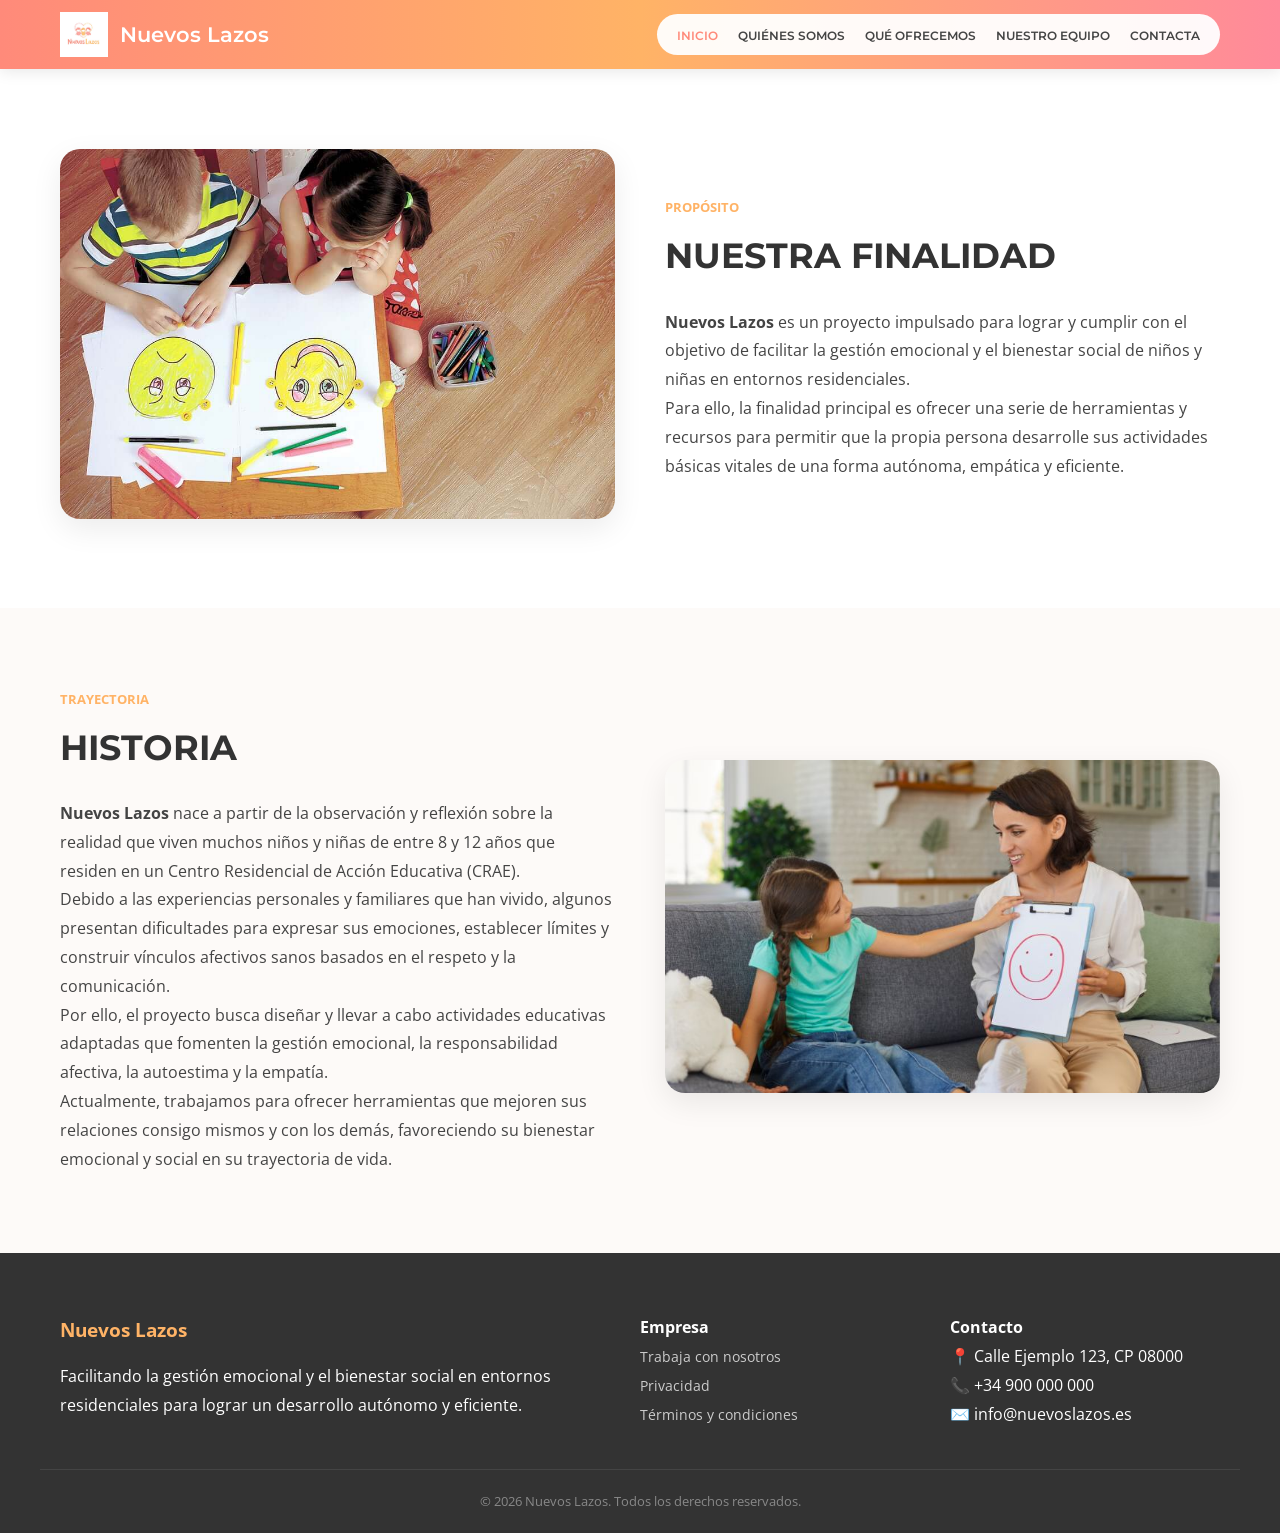
==== index.html @ 423df734 "Add files via upload" ====
<!DOCTYPE html>
<html lang="es">
<head>
    <meta charset="UTF-8">
    <meta name="viewport" content="width=device-width, initial-scale=1.0">
    <title>Nuevos Lazos | Inicio</title>
    <link rel="stylesheet" href="style.css">
    <link href="https://fonts.googleapis.com/css2?family=Montserrat:wght@400;600;700&family=Open+Sans:wght@400;600&display=swap" rel="stylesheet">
</head>
<body>

    <header class="main-header">
        <div class="container header-content">
            <div class="logo-container">
                <img src="logo.png" alt="Logo Nuevos Lazos" class="site-logo">
                <span class="brand-name">Nuevos Lazos</span>
            </div>
            <nav class="nav-pill">
                <ul>
                    <li><a href="index.html" class="active">INICIO</a></li>
                    <li><a href="quienes-somos.html">QUIÉNES SOMOS</a></li>
                    <li><a href="que-ofrecemos.html">QUÉ OFRECEMOS</a></li>
                    <li><a href="nuestro-equipo.html">NUESTRO EQUIPO</a></li>
                    <li><a href="contacta.html">CONTACTA</a></li>
                </ul>
            </nav>
        </div>
    </header>

    <main>
        <section class="section-padding">
            <div class="container flex-row">
                <div class="column-image">
                    <img src="foto1.png" alt="Nuestra Finalidad" class="main-photo">
                </div>
                <div class="column-text">
                    <span class="section-tag">Propósito</span>
                    <h2>NUESTRA FINALIDAD</h2>
                    <p><strong>Nuevos Lazos</strong> es un proyecto impulsado para lograr y cumplir con el objetivo de facilitar la gestión emocional y el bienestar social de niños y niñas en entornos residenciales.</p>
                    <p>Para ello, la finalidad principal es ofrecer una serie de herramientas y recursos para permitir que la propia persona desarrolle sus actividades básicas vitales de una forma autónoma, empática y eficiente.</p>
                </div>
            </div>
        </section>

        <section class="section-padding bg-light">
            <div class="container flex-row row-reverse">
                <div class="column-text">
                    <span class="section-tag">Trayectoria</span>
                    <h2>HISTORIA</h2>
                    <p><strong>Nuevos Lazos</strong> nace a partir de la observación y reflexión sobre la realidad que viven muchos niños y niñas de entre 8 y 12 años que residen en un Centro Residencial de Acción Educativa (CRAE).</p>
                    <p>Debido a las experiencias personales y familiares que han vivido, algunos presentan dificultades para expresar sus emociones, establecer límites y construir vínculos afectivos sanos basados en el respeto y la comunicación.</p>
                    <p>Por ello, el proyecto busca diseñar y llevar a cabo actividades educativas adaptadas que fomenten la gestión emocional, la responsabilidad afectiva, la autoestima y la empatía.</p>
                    <p>Actualmente, trabajamos para ofrecer herramientas que mejoren sus relaciones consigo mismos y con los demás, favoreciendo su bienestar emocional y social en su trayectoria de vida.</p>
                </div>
                <div class="column-image">
                    <img src="foto2.png" alt="Nuestra Historia" class="main-photo">
                </div>
            </div>
        </section>
    </main>

    <footer>
        <div class="container footer-grid">
            <div class="footer-info">
                <h3>Nuevos Lazos</h3>
                <p>Facilitando la gestión emocional y el bienestar social en entornos residenciales para lograr un desarrollo autónomo y eficiente.</p>
            </div>
            <div class="footer-links">
                <h4>Empresa</h4>
                <ul>
                    <li><a href="trabajaconnosotros.html">Trabaja con nosotros</a></li>
                    <li><a href="privacidad.html">Privacidad</a></li>
                    <li><a href="terminos.html">Términos y condiciones</a></li>
                </ul>
            </div>
            <div class="footer-contact">
                <h4>Contacto</h4>
                <p>📍 Calle Ejemplo 123, CP 08000</p>
                <p>📞 +34 900 000 000</p>
                <p>✉️ info@nuevoslazos.es</p>
            </div>
        </div>
        <div class="footer-copy">
            <p>&copy; 2026 Nuevos Lazos. Todos los derechos reservados.</p>
        </div>
    </footer>

</body>
</html>
---- style.css ----
/* =========================================
   1. RESET Y BASE
   ========================================= */
* { margin: 0; padding: 0; box-sizing: border-box; }
body { font-family: 'Open Sans', sans-serif; line-height: 1.8; color: #444; overflow-x: hidden; }
.container { max-width: 1200px; margin: 0 auto; padding: 0 20px; }

/* =========================================
   2. CABECERA (Nav Pill)
   ========================================= */
.main-header {
    background: linear-gradient(to right, #ff8a7a, #ffb366, #ff8a9a);
    padding: 12px 0;
    position: sticky;
    top: 0;
    z-index: 1000;
    box-shadow: 0 2px 15px rgba(0,0,0,0.1);
}
.header-content { display: flex; justify-content: space-between; align-items: center; }
.logo-container { display: flex; align-items: center; }
.site-logo { height: 45px; margin-right: 12px; }
.brand-name { font-family: 'Montserrat', sans-serif; color: white; font-size: 1.3rem; font-weight: 600; }
.nav-pill { background-color: rgba(255, 255, 255, 0.95); padding: 6px 20px; border-radius: 30px; }
.nav-pill ul { display: flex; list-style: none; gap: 20px; }
.nav-pill ul li a { text-decoration: none; color: #444; font-family: 'Montserrat', sans-serif; font-weight: 600; font-size: 0.75rem; transition: 0.3s; }
.nav-pill ul li a.active, .nav-pill ul li a:hover { color: #ff8a7a; }

/* =========================================
   3. ELEMENTOS COMUNES
   ========================================= */
.section-padding { padding: 80px 0; }
.bg-light { background-color: #fdfaf8; }
.flex-row { display: flex; align-items: center; gap: 50px; }
.column-image, .column-text { flex: 1; }
.main-photo { width: 100%; border-radius: 20px; box-shadow: 0 10px 30px rgba(0,0,0,0.08); }
.section-tag { color: #ffb366; text-transform: uppercase; font-weight: 700; font-size: 0.8rem; margin-bottom: 5px; display: block; }
h2 { font-family: 'Montserrat', sans-serif; font-size: 2.2rem; color: #333; margin-bottom: 20px; }
.lead-text { font-size: 1.25rem; color: #333; margin-bottom: 20px; }

/* Cajas de diseño especial */
.highlight-box { background: #fff; padding: 25px; border-left: 5px solid #ffb366; border-radius: 10px; margin-top: 30px; box-shadow: 0 5px 15px rgba(0,0,0,0.05); }
.note-box { background: #fff3e0; padding: 20px; border-radius: 10px; font-size: 0.95rem; color: #e65100; border: 1px dashed #ffb366; }

/* =========================================
   4. CONTACT GRID & CARDS
   ========================================= */
.contact-grid { display: grid; grid-template-columns: repeat(auto-fit, minmax(300px, 1fr)); gap: 30px; margin-top: 40px; }
.contact-card { background: white; padding: 40px 30px; border-radius: 20px; text-align: center; transition: 0.3s; border: 1px solid #eee; }
.contact-card:hover { transform: translateY(-5px); box-shadow: 0 10px 25px rgba(0,0,0,0.05); }
.contact-card i { font-size: 2.5rem; color: #ff8a7a; margin-bottom: 20px; }
.highlight-card { background: linear-gradient(135deg, #ff8a7a, #ffb366); color: white; border: none; }
.highlight-card i, .highlight-card h3 { color: white; }

.btn-small { display: inline-block; margin-top: 20px; padding: 10px 25px; background: #ff8a7a; color: white; text-decoration: none; border-radius: 25px; font-weight: 600; font-size: 0.8rem; transition: 0.3s; }
.btn-small:hover { background: #ffb366; }

/* =========================================
   5. BANNERS Y FOOTER
   ========================================= */
.page-hero { padding: 100px 0; text-align: center; color: white; background-size: cover; background-position: center; }
.page-hero h1 { font-family: 'Montserrat', sans-serif; font-size: 3rem; }

footer { background: #333; color: white; padding: 60px 0 20px; }
.footer-grid { display: grid; grid-template-columns: 2fr 1fr 1fr; gap: 40px; border-bottom: 1px solid #444; padding-bottom: 40px; }
.footer-info h3 { color: #ffb366; margin-bottom: 15px; }
.footer-links ul { list-style: none; }
.footer-links ul li a { color: #ccc; text-decoration: none; font-size: 0.9rem; }
.footer-copy { text-align: center; padding-top: 20px; font-size: 0.8rem; color: #888; }

/* =========================================
   6. RESPONSIVE
   ========================================= */
@media (max-width: 992px) {
    .flex-row { flex-direction: column; text-align: center; }
    .header-content { flex-direction: column; gap: 15px; }
    .footer-grid { grid-template-columns: 1fr; text-align: center; }
}
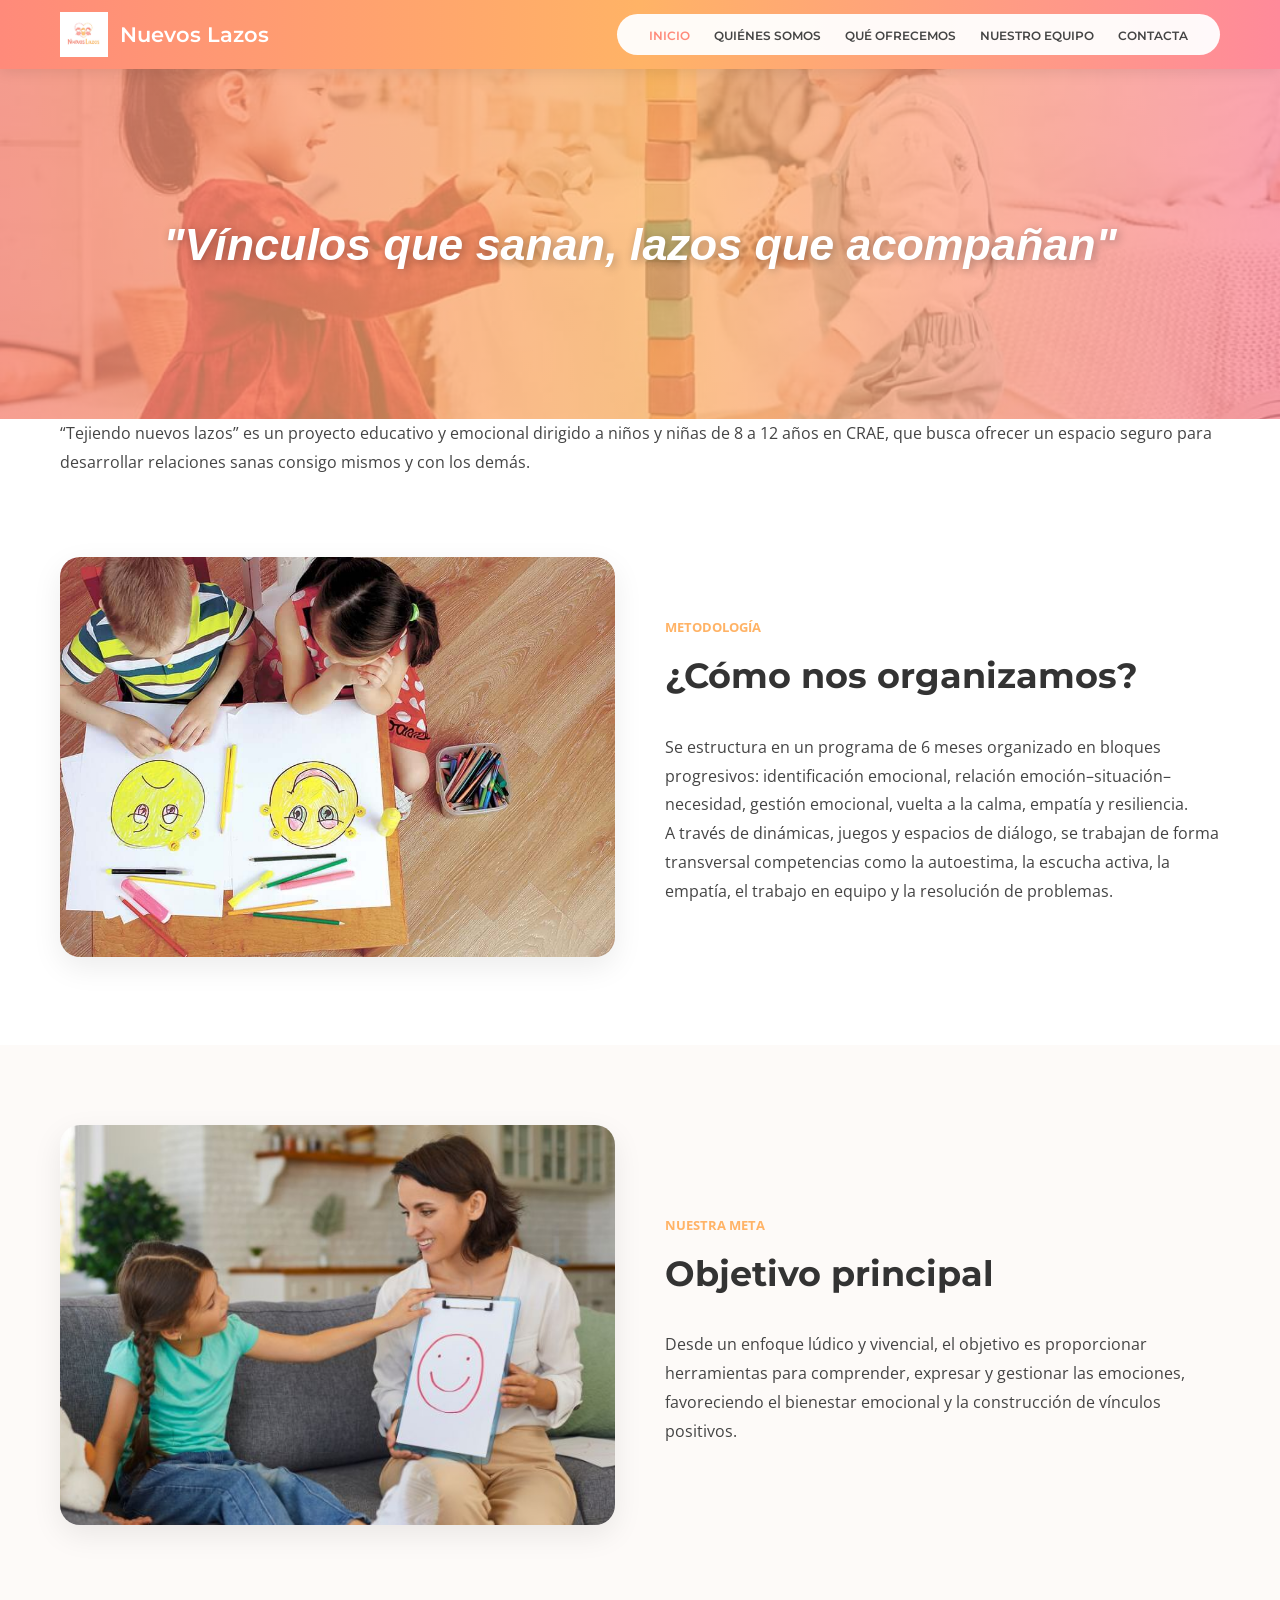
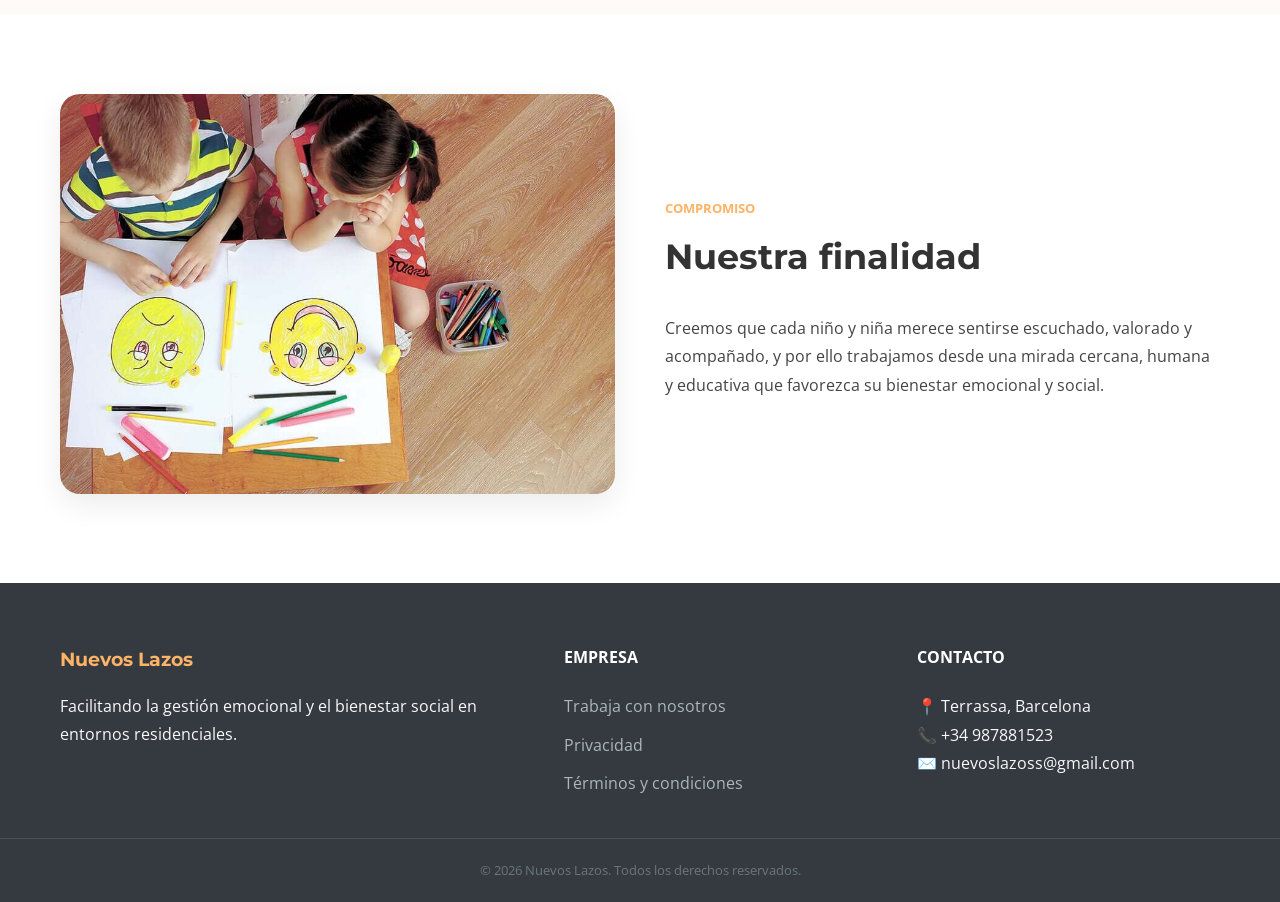
==== commit 04f4a782: "Add files via upload" ====
--- a/index.html
+++ b/index.html
@@ -5,7 +5,7 @@
     <meta name="viewport" content="width=device-width, initial-scale=1.0">
     <title>Nuevos Lazos | Inicio</title>
     <link rel="stylesheet" href="style.css">
-    <link href="https://fonts.googleapis.com/css2?family=Montserrat:wght@400;600;700&family=Open+Sans:wght@400;600&display=swap" rel="stylesheet">
+    <link href="https://fonts.googleapis.com/css2?family=Montserrat:wght@400;600;700&family=Open+Sans:wght@300;400;600&display=swap" rel="stylesheet">
 </head>
 <body>
 
@@ -27,17 +27,31 @@
         </div>
     </header>
 
+    <section class="hero-slogan">
+        <div class="slogan-overlay">
+            <div class="container">
+                <h1>"Vínculos que sanan, lazos que acompañan"</h1>
+            </div>
+        </div>
+    </section>
+
+    <section class="intro-statement">
+        <div class="container">
+            <p>“Tejiendo nuevos lazos” es un proyecto educativo y emocional dirigido a niños y niñas de 8 a 12 años en CRAE, que busca ofrecer un espacio seguro para desarrollar relaciones sanas consigo mismos y con los demás.</p>
+        </div>
+    </section>
+
     <main>
         <section class="section-padding">
             <div class="container flex-row">
                 <div class="column-image">
-                    <img src="foto1.png" alt="Nuestra Finalidad" class="main-photo">
+                    <img src="foto1.png" alt="Organización del proyecto" class="main-photo">
                 </div>
                 <div class="column-text">
-                    <span class="section-tag">Propósito</span>
-                    <h2>NUESTRA FINALIDAD</h2>
-                    <p><strong>Nuevos Lazos</strong> es un proyecto impulsado para lograr y cumplir con el objetivo de facilitar la gestión emocional y el bienestar social de niños y niñas en entornos residenciales.</p>
-                    <p>Para ello, la finalidad principal es ofrecer una serie de herramientas y recursos para permitir que la propia persona desarrolle sus actividades básicas vitales de una forma autónoma, empática y eficiente.</p>
+                    <span class="section-tag">Metodología</span>
+                    <h2>¿Cómo nos organizamos?</h2>
+                    <p>Se estructura en un programa de 6 meses organizado en bloques progresivos: identificación emocional, relación emoción–situación–necesidad, gestión emocional, vuelta a la calma, empatía y resiliencia.</p>
+                    <p>A través de dinámicas, juegos y espacios de diálogo, se trabajan de forma transversal competencias como la autoestima, la escucha activa, la empatía, el trabajo en equipo y la resolución de problemas.</p>
                 </div>
             </div>
         </section>
@@ -45,15 +59,25 @@
         <section class="section-padding bg-light">
             <div class="container flex-row row-reverse">
                 <div class="column-text">
-                    <span class="section-tag">Trayectoria</span>
-                    <h2>HISTORIA</h2>
-                    <p><strong>Nuevos Lazos</strong> nace a partir de la observación y reflexión sobre la realidad que viven muchos niños y niñas de entre 8 y 12 años que residen en un Centro Residencial de Acción Educativa (CRAE).</p>
-                    <p>Debido a las experiencias personales y familiares que han vivido, algunos presentan dificultades para expresar sus emociones, establecer límites y construir vínculos afectivos sanos basados en el respeto y la comunicación.</p>
-                    <p>Por ello, el proyecto busca diseñar y llevar a cabo actividades educativas adaptadas que fomenten la gestión emocional, la responsabilidad afectiva, la autoestima y la empatía.</p>
-                    <p>Actualmente, trabajamos para ofrecer herramientas que mejoren sus relaciones consigo mismos y con los demás, favoreciendo su bienestar emocional y social en su trayectoria de vida.</p>
+                    <span class="section-tag">Nuestra meta</span>
+                    <h2>Objetivo principal</h2>
+                    <p>Desde un enfoque lúdico y vivencial, el objetivo es proporcionar herramientas para comprender, expresar y gestionar las emociones, favoreciendo el bienestar emocional y la construcción de vínculos positivos.</p>
                 </div>
                 <div class="column-image">
-                    <img src="foto2.png" alt="Nuestra Historia" class="main-photo">
+                    <img src="foto2.png" alt="Nuestro objetivo" class="main-photo">
+                </div>
+            </div>
+        </section>
+
+        <section class="section-padding">
+            <div class="container flex-row">
+                <div class="column-image">
+                    <img src="foto4.png" alt="Nuestra finalidad" class="main-photo">
+                </div>
+                <div class="column-text">
+                    <span class="section-tag">Compromiso</span>
+                    <h2>Nuestra finalidad</h2>
+                    <p>Creemos que cada niño y niña merece sentirse escuchado, valorado y acompañado, y por ello trabajamos desde una mirada cercana, humana y educativa que favorezca su bienestar emocional y social.</p>
                 </div>
             </div>
         </section>
@@ -63,7 +87,7 @@
         <div class="container footer-grid">
             <div class="footer-info">
                 <h3>Nuevos Lazos</h3>
-                <p>Facilitando la gestión emocional y el bienestar social en entornos residenciales para lograr un desarrollo autónomo y eficiente.</p>
+                <p>Facilitando la gestión emocional y el bienestar social en entornos residenciales.</p>
             </div>
             <div class="footer-links">
                 <h4>Empresa</h4>
@@ -75,9 +99,9 @@
             </div>
             <div class="footer-contact">
                 <h4>Contacto</h4>
-                <p>📍 Calle Ejemplo 123, CP 08000</p>
-                <p>📞 +34 900 000 000</p>
-                <p>✉️ info@nuevoslazos.es</p>
+                <p>📍 Terrassa, Barcelona</p>
+                <p>📞 +34 987881523</p>
+                <p>✉️ nuevoslazoss@gmail.com</p>
             </div>
         </div>
         <div class="footer-copy">
--- a/style.css
+++ b/style.css
@@ -1,12 +1,28 @@
 /* =========================================
-   1. RESET Y BASE
-   ========================================= */
-* { margin: 0; padding: 0; box-sizing: border-box; }
-body { font-family: 'Open Sans', sans-serif; line-height: 1.8; color: #444; overflow-x: hidden; }
-.container { max-width: 1200px; margin: 0 auto; padding: 0 20px; }
-
-/* =========================================
-   2. CABECERA (Nav Pill)
+   1. CONFIGURACIÓN GENERAL Y RESET
+   ========================================= */
+* {
+    margin: 0;
+    padding: 0;
+    box-sizing: border-box;
+}
+
+body {
+    font-family: 'Open Sans', sans-serif;
+    line-height: 1.8;
+    color: #444;
+    overflow-x: hidden;
+    background-color: #ffffff;
+}
+
+.container {
+    max-width: 1200px;
+    margin: 0 auto;
+    padding: 0 20px;
+}
+
+/* =========================================
+   2. CABECERA (Header & Nav Pill)
    ========================================= */
 .main-header {
     background: linear-gradient(to right, #ff8a7a, #ffb366, #ff8a9a);
@@ -16,62 +32,389 @@
     z-index: 1000;
     box-shadow: 0 2px 15px rgba(0,0,0,0.1);
 }
-.header-content { display: flex; justify-content: space-between; align-items: center; }
-.logo-container { display: flex; align-items: center; }
-.site-logo { height: 45px; margin-right: 12px; }
-.brand-name { font-family: 'Montserrat', sans-serif; color: white; font-size: 1.3rem; font-weight: 600; }
-.nav-pill { background-color: rgba(255, 255, 255, 0.95); padding: 6px 20px; border-radius: 30px; }
-.nav-pill ul { display: flex; list-style: none; gap: 20px; }
-.nav-pill ul li a { text-decoration: none; color: #444; font-family: 'Montserrat', sans-serif; font-weight: 600; font-size: 0.75rem; transition: 0.3s; }
-.nav-pill ul li a.active, .nav-pill ul li a:hover { color: #ff8a7a; }
-
-/* =========================================
-   3. ELEMENTOS COMUNES
+
+.header-content {
+    display: flex;
+    justify-content: space-between;
+    align-items: center;
+}
+
+.logo-container {
+    display: flex;
+    align-items: center;
+}
+
+.site-logo {
+    height: 45px;
+    margin-right: 12px;
+}
+
+.brand-name {
+    font-family: 'Montserrat', sans-serif;
+    color: white;
+    font-size: 1.3rem;
+    font-weight: 600;
+}
+
+.nav-pill {
+    background-color: rgba(255, 255, 255, 0.95);
+    padding: 6px 20px;
+    border-radius: 30px;
+}
+
+.nav-pill ul {
+    display: flex;
+    list-style: none;
+}
+
+.nav-pill ul li { margin: 0 12px; }
+
+.nav-pill ul li a {
+    text-decoration: none;
+    color: #444;
+    font-family: 'Montserrat', sans-serif;
+    font-weight: 600;
+    font-size: 0.75rem;
+    transition: 0.3s;
+}
+
+.nav-pill ul li a:hover, 
+.nav-pill ul li a.active {
+    color: #ff8a7a;
+}
+
+/* =========================================
+   3. BANNERS (Hero)
+   ========================================= */
+.hero-slogan {
+    background-image: url('eslogan.png');
+    background-size: cover;
+    background-position: center;
+    width: 100%;
+    height: 350px;
+    display: flex;
+}
+
+.slogan-overlay {
+    background: linear-gradient(to right, 
+        rgba(255, 138, 122, 0.75), 
+        rgba(255, 179, 102, 0.75), 
+        rgba(255, 138, 154, 0.75));
+    width: 100%;
+    height: 100%;
+    display: flex;
+    align-items: center;
+    justify-content: center;
+}
+
+.hero-slogan h1 {
+    font-family: 'Montserrat', sans-serif;
+    color: white;
+    font-size: 2.8rem;
+    font-weight: 700;
+    font-style: italic;
+    text-shadow: 2px 2px 10px rgba(0,0,0,0.3);
+}
+
+.page-hero-alt {
+    padding: 100px 0;
+    text-align: center;
+    color: white;
+}
+
+.page-hero-alt h1 {
+    font-family: 'Montserrat', sans-serif;
+    font-size: 3rem;
+    text-transform: uppercase;
+}
+
+/* =========================================
+   4. SECCIONES Y LAYOUT (Zig-Zag)
    ========================================= */
 .section-padding { padding: 80px 0; }
 .bg-light { background-color: #fdfaf8; }
-.flex-row { display: flex; align-items: center; gap: 50px; }
+
+.flex-row {
+    display: flex;
+    align-items: center;
+    gap: 50px;
+}
+
+.row-reverse { flex-direction: row-reverse; }
 .column-image, .column-text { flex: 1; }
-.main-photo { width: 100%; border-radius: 20px; box-shadow: 0 10px 30px rgba(0,0,0,0.08); }
-.section-tag { color: #ffb366; text-transform: uppercase; font-weight: 700; font-size: 0.8rem; margin-bottom: 5px; display: block; }
-h2 { font-family: 'Montserrat', sans-serif; font-size: 2.2rem; color: #333; margin-bottom: 20px; }
-.lead-text { font-size: 1.25rem; color: #333; margin-bottom: 20px; }
-
-/* Cajas de diseño especial */
-.highlight-box { background: #fff; padding: 25px; border-left: 5px solid #ffb366; border-radius: 10px; margin-top: 30px; box-shadow: 0 5px 15px rgba(0,0,0,0.05); }
-.note-box { background: #fff3e0; padding: 20px; border-radius: 10px; font-size: 0.95rem; color: #e65100; border: 1px dashed #ffb366; }
-
-/* =========================================
-   4. CONTACT GRID & CARDS
-   ========================================= */
-.contact-grid { display: grid; grid-template-columns: repeat(auto-fit, minmax(300px, 1fr)); gap: 30px; margin-top: 40px; }
-.contact-card { background: white; padding: 40px 30px; border-radius: 20px; text-align: center; transition: 0.3s; border: 1px solid #eee; }
-.contact-card:hover { transform: translateY(-5px); box-shadow: 0 10px 25px rgba(0,0,0,0.05); }
-.contact-card i { font-size: 2.5rem; color: #ff8a7a; margin-bottom: 20px; }
-.highlight-card { background: linear-gradient(135deg, #ff8a7a, #ffb366); color: white; border: none; }
-.highlight-card i, .highlight-card h3 { color: white; }
-
-.btn-small { display: inline-block; margin-top: 20px; padding: 10px 25px; background: #ff8a7a; color: white; text-decoration: none; border-radius: 25px; font-weight: 600; font-size: 0.8rem; transition: 0.3s; }
-.btn-small:hover { background: #ffb366; }
-
-/* =========================================
-   5. BANNERS Y FOOTER
-   ========================================= */
-.page-hero { padding: 100px 0; text-align: center; color: white; background-size: cover; background-position: center; }
-.page-hero h1 { font-family: 'Montserrat', sans-serif; font-size: 3rem; }
-
-footer { background: #333; color: white; padding: 60px 0 20px; }
-.footer-grid { display: grid; grid-template-columns: 2fr 1fr 1fr; gap: 40px; border-bottom: 1px solid #444; padding-bottom: 40px; }
-.footer-info h3 { color: #ffb366; margin-bottom: 15px; }
+
+.main-photo {
+    width: 100%;
+    height: 400px;
+    object-fit: cover;
+    border-radius: 20px;
+    box-shadow: 0 10px 30px rgba(0,0,0,0.08);
+}
+
+h2 {
+    font-family: 'Montserrat', sans-serif;
+    font-size: 2.2rem;
+    margin-bottom: 25px;
+    color: #333;
+}
+
+.section-tag {
+    color: #ffb366;
+    text-transform: uppercase;
+    font-weight: 700;
+    font-size: 0.8rem;
+    display: block;
+    margin-bottom: 5px;
+}
+
+.text-center-box {
+    text-align: center;
+    max-width: 900px;
+    margin: 0 auto;
+}
+
+/* =========================================
+   5. TARJETAS FLIP (Giran al hacer clic)
+   ========================================= */
+.services-grid, .team-grid {
+    display: grid;
+    grid-template-columns: repeat(auto-fit, minmax(280px, 1fr));
+    gap: 30px;
+}
+
+.flip-card {
+    background-color: transparent;
+    width: 100%;
+    height: 350px;
+    perspective: 1000px;
+    cursor: pointer;
+}
+
+.flip-card-inner {
+    position: relative;
+    width: 100%;
+    height: 100%;
+    text-align: center;
+    transition: transform 0.6s;
+    transform-style: preserve-3d;
+}
+
+.flip-card.active .flip-card-inner {
+    transform: rotateY(180deg);
+}
+
+.flip-card-front, .flip-card-back {
+    position: absolute;
+    width: 100%;
+    height: 100%;
+    backface-visibility: hidden;
+    border-radius: 15px;
+    display: flex;
+    flex-direction: column;
+    align-items: center;
+    justify-content: center;
+    padding: 20px;
+    box-shadow: 0 8px 20px rgba(0,0,0,0.05);
+}
+
+.flip-card-front {
+    background: white;
+    border-top: 5px solid #ffb366;
+}
+
+.flip-card-back {
+    background: linear-gradient(135deg, #ff8a7a, #ffb366);
+    color: white;
+    transform: rotateY(180deg);
+    overflow: hidden;
+}
+
+.flip-card-back img { 
+    width: 100%; 
+    height: 100%; 
+    object-fit: cover; 
+}
+
+.member-role-back {
+    padding: 20px;
+    font-weight: 700;
+    font-family: 'Montserrat', sans-serif;
+    text-align: center;
+}
+
+.member-img {
+    width: 150px;
+    height: 150px;
+    border-radius: 50%;
+    object-fit: cover;
+    border: 5px solid #fdfaf8;
+    margin-bottom: 15px;
+}
+
+/* =========================================
+   6. PILARES (Emoji Negro + Agrandar)
+   ========================================= */
+.pillars-grid {
+    display: grid;
+    grid-template-columns: repeat(auto-fit, minmax(200px, 1fr));
+    gap: 20px;
+}
+
+.pillar-card {
+    background: linear-gradient(135deg, #fff5f2 0%, #fffbf5 100%);
+    padding: 30px;
+    border-radius: 15px;
+    text-align: center;
+    border: 1px solid #ffefe0;
+    border-bottom: 4px solid #ffb366;
+    transition: transform 0.3s ease;
+}
+
+.pillar-card:hover {
+    transform: scale(1.05);
+}
+
+.pillar-emoji-black {
+    font-size: 2.5rem;
+    color: #000 !important;
+    display: block;
+    margin-bottom: 10px;
+}
+
+/* =========================================
+   7. ESTILOS ESPECÍFICOS DE CONTACTA
+   ========================================= */
+
+/* Contactos Creativos */
+.contact-grid-creative {
+    display: grid;
+    grid-template-columns: repeat(auto-fit, minmax(220px, 1fr));
+    gap: 20px;
+}
+
+.contact-card {
+    background: white;
+    padding: 30px 15px;
+    border-radius: 15px;
+    text-align: center;
+    box-shadow: 0 5px 15px rgba(0,0,0,0.05);
+    transition: 0.3s;
+    border: 1px solid #eee;
+}
+
+.contact-card:hover {
+    transform: translateY(-5px);
+    border-color: #ffb366;
+}
+
+.contact-card i {
+    display: block;
+    font-size: 2.2rem;
+    color: #ff8a7a;
+    margin-bottom: 15px;
+}
+
+.contact-card span {
+    font-family: 'Montserrat', sans-serif;
+    font-weight: 600;
+    color: #333;
+    font-size: 0.9rem;
+}
+
+/* Botones */
+.btn-main {
+    display: inline-block;
+    padding: 15px 40px;
+    background: linear-gradient(to right, #ff8a7a, #ffb366);
+    color: white !important;
+    text-decoration: none;
+    border-radius: 30px;
+    font-family: 'Montserrat', sans-serif;
+    font-weight: 700;
+    box-shadow: 0 4px 15px rgba(255, 138, 122, 0.3);
+    transition: 0.3s;
+    border: none;
+    cursor: pointer;
+}
+
+.btn-main:hover {
+    transform: scale(1.05);
+    box-shadow: 0 6px 20px rgba(255, 138, 122, 0.4);
+}
+
+.btn-alt {
+    display: inline-block;
+    padding: 12px 30px;
+    border: 2px solid #ff8a7a;
+    color: #ff8a7a;
+    text-decoration: none;
+    border-radius: 30px;
+    font-family: 'Montserrat', sans-serif;
+    font-weight: 700;
+    margin-top: 20px;
+    transition: 0.3s;
+}
+
+.btn-alt:hover {
+    background: #ff8a7a;
+    color: white;
+}
+
+/* Visual Voluntario */
+.voluntario-card-visual {
+    background: white;
+    height: 350px;
+    border-radius: 20px;
+    display: flex;
+    flex-direction: column;
+    align-items: center;
+    justify-content: center;
+    box-shadow: 0 10px 30px rgba(0,0,0,0.05);
+    color: #ffb366;
+}
+
+.voluntario-card-visual i {
+    font-size: 5rem;
+    margin-bottom: 20px;
+}
+
+/* =========================================
+   8. FOOTER
+   ========================================= */
+footer {
+    background-color: #343a40;
+    color: #f8f9fa;
+    padding: 60px 0 20px;
+}
+
+.footer-grid {
+    display: grid;
+    grid-template-columns: 1.5fr 1fr 1fr;
+    gap: 50px;
+}
+
+.footer-info h3 { color: #ffb366; margin-bottom: 15px; font-family: 'Montserrat'; }
+.footer-links h4, .footer-contact h4 { margin-bottom: 20px; color: #fff; text-transform: uppercase; }
 .footer-links ul { list-style: none; }
-.footer-links ul li a { color: #ccc; text-decoration: none; font-size: 0.9rem; }
-.footer-copy { text-align: center; padding-top: 20px; font-size: 0.8rem; color: #888; }
-
-/* =========================================
-   6. RESPONSIVE
+.footer-links ul li { margin-bottom: 10px; }
+.footer-links ul li a { color: #adb5bd; text-decoration: none; transition: 0.3s; }
+.footer-links ul li a:hover { color: white; }
+
+.footer-copy {
+    text-align: center;
+    border-top: 1px solid #495057;
+    padding-top: 20px;
+    margin-top: 30px;
+    font-size: 0.8rem;
+    color: #6c757d;
+}
+
+/* =========================================
+   9. RESPONSIVE
    ========================================= */
 @media (max-width: 992px) {
-    .flex-row { flex-direction: column; text-align: center; }
-    .header-content { flex-direction: column; gap: 15px; }
+    .flex-row, .row-reverse { flex-direction: column; text-align: center; }
     .footer-grid { grid-template-columns: 1fr; text-align: center; }
+    .hero-slogan h1 { font-size: 1.8rem; }
+    .page-hero-alt h1 { font-size: 2rem; }
 }
